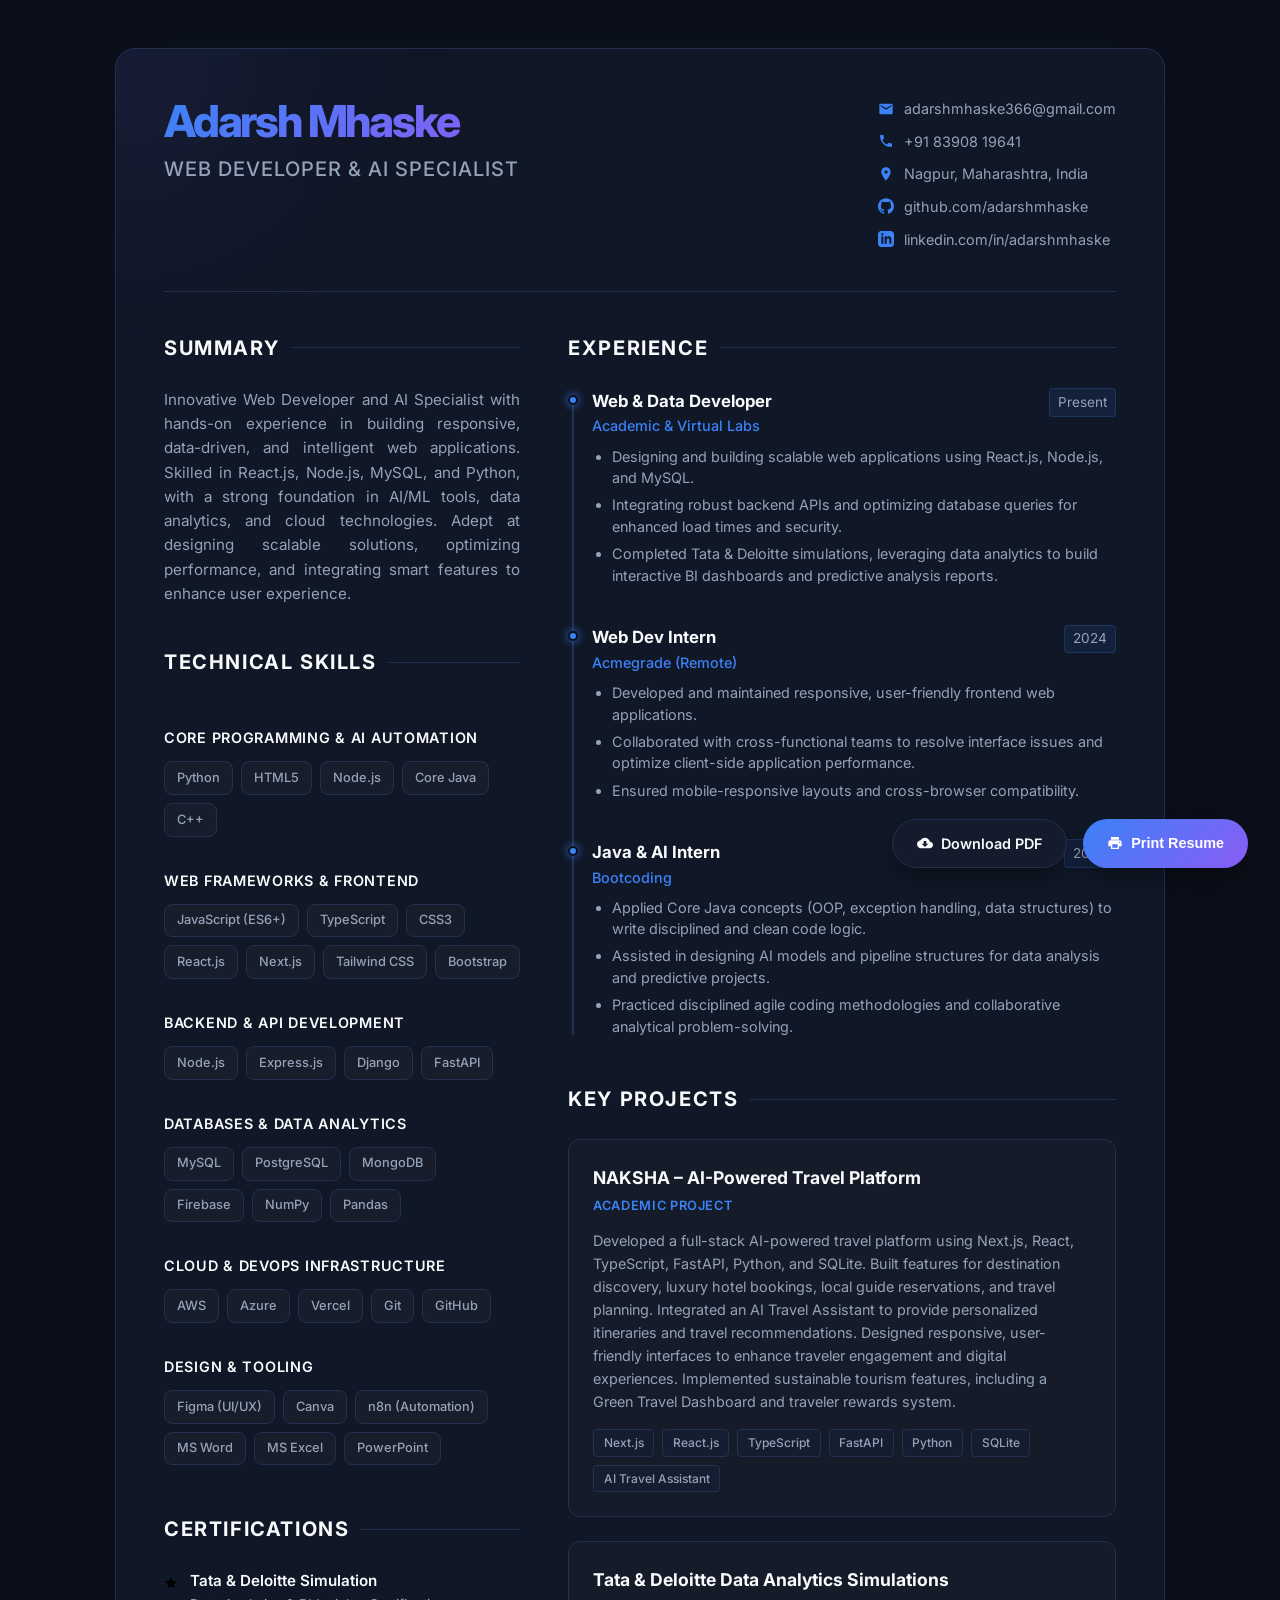
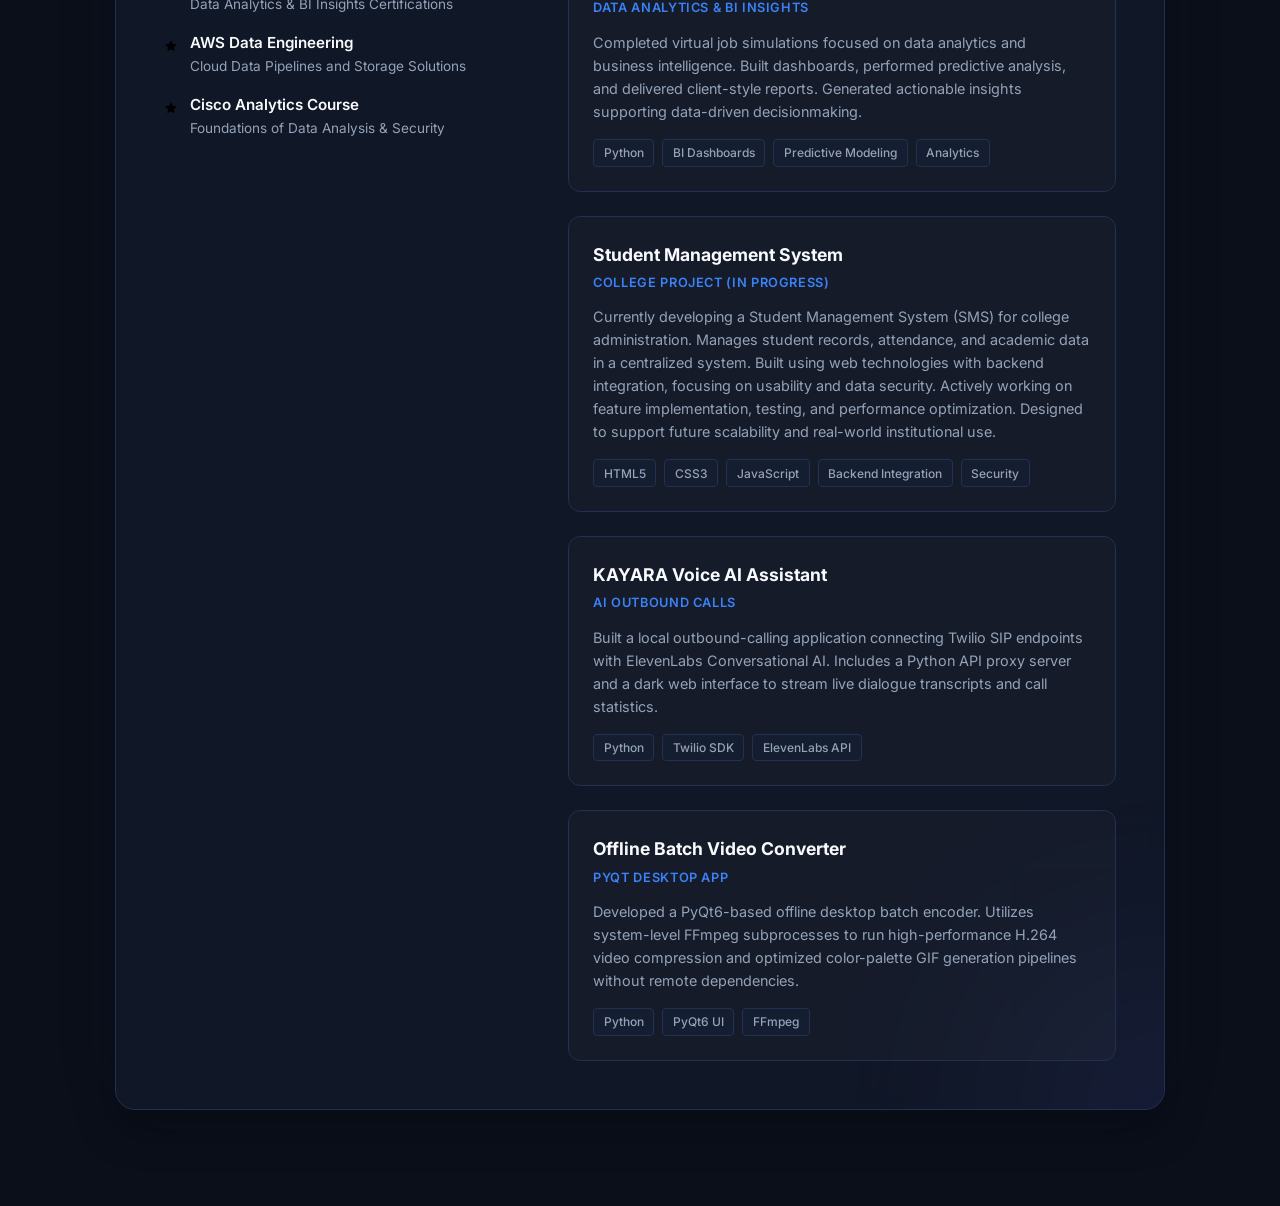
==== Adarsh_Mhaske_Resume.html @ 7fe69625 "Add files via upload" ====
<!DOCTYPE html>
<html lang="en">
<head>
  <meta charset="UTF-8">
  <meta name="viewport" content="width=device-width, initial-scale=1.0">
  <title>Adarsh Mhaske - Web Developer & AI Specialist</title>
  
  <!-- Google Fonts: Inter -->
  <link rel="preconnect" href="https://fonts.googleapis.com">
  <link rel="preconnect" href="https://fonts.gstatic.com" crossorigin>
  <link href="https://fonts.googleapis.com/css2?family=Inter:wght@300;400;500;600;700;800&display=swap" rel="stylesheet">
  
  <style>
    /* Design Tokens */
    :root {
      --bg-color: #0b0f19;
      --card-bg: #151d30;
      --card-border: #223150;
      --text-main: #f8fafc;
      --text-muted: #94a3b8;
      --text-dark: #64748b;
      --primary: #3b82f6;
      --primary-gradient: linear-gradient(135deg, #3b82f6 0%, #8b5cf6 100%);
      --glow-color: rgba(59, 130, 246, 0.15);
      --font-family: 'Inter', -apple-system, BlinkMacSystemFont, "Segoe UI", Roboto, sans-serif;
      --transition: all 0.3s cubic-bezier(0.4, 0, 0.2, 1);
    }

    /* Reset & Base Styles */
    * {
      box-sizing: border-box;
      margin: 0;
      padding: 0;
    }
    
    body {
      background-color: var(--bg-color);
      color: var(--text-main);
      font-family: var(--font-family);
      line-height: 1.6;
      padding: 3rem 1.5rem 6rem 1.5rem;
      display: flex;
      justify-content: center;
      align-items: center;
      min-height: 100vh;
    }

    a {
      color: inherit;
      text-decoration: none;
      transition: var(--transition);
    }

    /* Container layout */
    .resume-wrapper {
      max-width: 1050px;
      width: 100%;
      background-color: rgba(21, 29, 48, 0.6);
      border: 1px solid var(--card-border);
      border-radius: 20px;
      padding: 3rem;
      box-shadow: 0 20px 40px rgba(0, 0, 0, 0.3), 0 0 80px rgba(59, 130, 246, 0.05);
      backdrop-filter: blur(10px);
      position: relative;
      overflow: hidden;
    }

    /* Subtle background glows */
    .resume-wrapper::before, .resume-wrapper::after {
      content: '';
      position: absolute;
      width: 300px;
      height: 300px;
      border-radius: 50%;
      background: var(--primary-gradient);
      filter: blur(120px);
      opacity: 0.12;
      z-index: -1;
    }
    .resume-wrapper::before {
      top: -150px;
      left: -150px;
    }
    .resume-wrapper::after {
      bottom: -150px;
      right: -150px;
    }

    /* Header Styling */
    header {
      display: flex;
      justify-content: space-between;
      align-items: flex-start;
      border-bottom: 1px solid var(--card-border);
      padding-bottom: 2.5rem;
      margin-bottom: 2.5rem;
      flex-wrap: wrap;
      gap: 1.5rem;
    }

    .header-left h1 {
      font-size: 2.75rem;
      font-weight: 800;
      letter-spacing: -0.05em;
      line-height: 1.1;
      background: var(--primary-gradient);
      -webkit-background-clip: text;
      -webkit-text-fill-color: transparent;
      margin-bottom: 0.5rem;
    }

    .header-left h2 {
      font-size: 1.25rem;
      font-weight: 500;
      color: var(--text-muted);
      letter-spacing: 0.05em;
      text-transform: uppercase;
    }

    .contact-info {
      display: flex;
      flex-direction: column;
      gap: 0.6rem;
      font-size: 0.9rem;
      color: var(--text-muted);
    }

    .contact-item {
      display: flex;
      align-items: center;
      gap: 0.6rem;
    }

    .contact-item svg {
      width: 16px;
      height: 16px;
      fill: var(--primary);
    }

    .contact-item a:hover {
      color: var(--primary);
      text-decoration: underline;
    }

    /* Main Grid Layout */
    .resume-grid {
      display: grid;
      grid-template-columns: 1.3fr 2fr;
      gap: 3rem;
    }

    @media (max-width: 850px) {
      .resume-grid {
        grid-template-columns: 1fr;
        gap: 2.5rem;
      }
    }

    /* Column Styles */
    .resume-col-left {
      display: flex;
      flex-direction: column;
      gap: 2.5rem;
    }

    .resume-col-right {
      display: flex;
      flex-direction: column;
      gap: 2.5rem;
    }

    /* Section Components */
    .section-title {
      font-size: 1.25rem;
      font-weight: 700;
      text-transform: uppercase;
      letter-spacing: 0.08em;
      margin-bottom: 1.5rem;
      color: var(--text-main);
      display: flex;
      align-items: center;
      gap: 0.75rem;
    }

    .section-title::after {
      content: '';
      flex: 1;
      height: 1px;
      background: var(--card-border);
    }

    /* Summary Card */
    .summary-text {
      color: var(--text-muted);
      font-size: 0.95rem;
      line-height: 1.6;
      text-align: justify;
    }

    /* Experience Timeline */
    .timeline {
      position: relative;
      padding-left: 1.5rem;
      display: flex;
      flex-direction: column;
      gap: 2rem;
    }

    .timeline::before {
      content: '';
      position: absolute;
      left: 4px;
      top: 0.5rem;
      bottom: 0.5rem;
      width: 2px;
      background: var(--card-border);
    }

    .timeline-item {
      position: relative;
    }

    .timeline-dot {
      position: absolute;
      left: -1.5rem;
      top: 0.45rem;
      width: 10px;
      height: 10px;
      border-radius: 50%;
      background: var(--primary);
      border: 2px solid var(--bg-color);
      box-shadow: 0 0 10px var(--primary);
      transition: var(--transition);
    }

    .timeline-item:hover .timeline-dot {
      transform: scale(1.3);
      background: #8b5cf6;
      box-shadow: 0 0 12px #8b5cf6;
    }

    .timeline-header {
      display: flex;
      justify-content: space-between;
      align-items: baseline;
      flex-wrap: wrap;
      margin-bottom: 0.5rem;
    }

    .timeline-title {
      font-size: 1.05rem;
      font-weight: 700;
      color: var(--text-main);
    }

    .timeline-subtitle {
      font-size: 0.9rem;
      font-weight: 500;
      color: var(--primary);
    }

    .timeline-date {
      font-size: 0.85rem;
      color: var(--text-muted);
      background-color: rgba(59, 130, 246, 0.1);
      padding: 0.15rem 0.5rem;
      border-radius: 4px;
      border: 1px solid rgba(59, 130, 246, 0.2);
    }

    .timeline-desc {
      color: var(--text-muted);
      font-size: 0.9rem;
      line-height: 1.5;
    }

    .timeline-desc li {
      margin-left: 1.25rem;
      margin-bottom: 0.35rem;
    }

    /* Project Cards */
    .projects-container {
      display: flex;
      flex-direction: column;
      gap: 1.5rem;
    }

    .project-card {
      background-color: rgba(255, 255, 255, 0.02);
      border: 1px solid var(--card-border);
      border-radius: 12px;
      padding: 1.5rem;
      transition: var(--transition);
    }

    .project-card:hover {
      transform: translateY(-4px);
      background-color: rgba(255, 255, 255, 0.04);
      border-color: rgba(59, 130, 246, 0.4);
      box-shadow: 0 10px 20px rgba(0, 0, 0, 0.2);
    }

    .project-title {
      font-size: 1.1rem;
      font-weight: 700;
      color: var(--text-main);
      margin-bottom: 0.25rem;
    }

    .project-category {
      font-size: 0.8rem;
      font-weight: 600;
      color: var(--primary);
      text-transform: uppercase;
      letter-spacing: 0.05em;
      margin-bottom: 0.75rem;
    }

    .project-desc {
      color: var(--text-muted);
      font-size: 0.9rem;
      margin-bottom: 1rem;
    }

    .project-tools {
      display: flex;
      flex-wrap: wrap;
      gap: 0.5rem;
    }

    .tool-badge {
      font-size: 0.75rem;
      font-weight: 500;
      padding: 0.2rem 0.6rem;
      border-radius: 4px;
      background-color: var(--card-bg);
      border: 1px solid var(--card-border);
      color: var(--text-muted);
    }

    /* Skills Grid */
    .skills-section {
      display: flex;
      flex-direction: column;
      gap: 1.5rem;
    }

    .skill-cat {
      margin-bottom: 0.5rem;
    }

    .skill-cat-title {
      font-size: 0.9rem;
      font-weight: 600;
      color: var(--text-main);
      margin-bottom: 0.75rem;
      text-transform: uppercase;
      letter-spacing: 0.05em;
    }

    .skill-badges {
      display: flex;
      flex-wrap: wrap;
      gap: 0.5rem;
    }

    .skill-badge {
      font-size: 0.8rem;
      font-weight: 500;
      padding: 0.35rem 0.75rem;
      background-color: rgba(255, 255, 255, 0.03);
      border: 1px solid var(--card-border);
      border-radius: 8px;
      color: var(--text-muted);
      transition: var(--transition);
    }

    .skill-badge:hover {
      color: var(--text-main);
      border-color: var(--primary);
      background-color: rgba(59, 130, 246, 0.1);
      transform: translateY(-2px);
      box-shadow: 0 4px 12px var(--glow-color);
    }

    /* Certifications */
    .cert-list {
      display: flex;
      flex-direction: column;
      gap: 1rem;
    }

    .cert-item {
      display: flex;
      align-items: flex-start;
      gap: 0.75rem;
    }

    .cert-icon {
      margin-top: 0.2rem;
      color: var(--primary);
      flex-shrink: 0;
    }

    .cert-details h4 {
      font-size: 0.95rem;
      font-weight: 600;
      color: var(--text-main);
    }

    .cert-details p {
      font-size: 0.85rem;
      color: var(--text-muted);
    }

    /* Floating Action Bar */
    .action-bar {
      position: fixed;
      bottom: 2rem;
      right: 2rem;
      display: flex;
      gap: 1rem;
      z-index: 100;
    }

    .btn {
      display: inline-flex;
      align-items: center;
      gap: 0.5rem;
      padding: 0.75rem 1.5rem;
      border-radius: 50px;
      font-size: 0.9rem;
      font-weight: 600;
      cursor: pointer;
      border: none;
      box-shadow: 0 10px 20px rgba(0, 0, 0, 0.3);
      transition: var(--transition);
      text-decoration: none;
    }

    .btn-primary {
      background: var(--primary-gradient);
      color: white;
    }

    .btn-primary:hover {
      transform: translateY(-2px);
      box-shadow: 0 12px 24px rgba(59, 130, 246, 0.4);
    }

    .btn-secondary {
      background: rgba(21, 29, 48, 0.85);
      color: var(--text-main);
      border: 1px solid var(--card-border);
      backdrop-filter: blur(10px);
    }

    .btn-secondary:hover {
      transform: translateY(-2px);
      background: rgba(21, 29, 48, 1);
      border-color: var(--primary);
      box-shadow: 0 12px 24px rgba(59, 130, 246, 0.25);
    }

    /* Mobile floating bar adjustment */
    @media (max-width: 650px) {
      .action-bar {
        bottom: 1rem;
        right: 1rem;
        left: 1rem;
        justify-content: center;
        gap: 0.5rem;
      }
      .btn {
        padding: 0.6rem 1rem;
        font-size: 0.8rem;
      }
    }

    /* Print Media Query Optimization */
    @media print {
      body {
        background-color: #fff !important;
        color: #0f172a !important;
        padding: 0 !important;
      }

      .resume-wrapper {
        border: none !important;
        background: none !important;
        box-shadow: none !important;
        padding: 0 !important;
        backdrop-filter: none !important;
      }

      .resume-wrapper::before, .resume-wrapper::after {
        display: none !important;
      }

      .action-bar {
        display: none !important;
      }

      header {
        border-bottom: 2px solid #e2e8f0 !important;
        padding-bottom: 1.5rem !important;
        margin-bottom: 1.5rem !important;
      }

      .header-left h1 {
        -webkit-text-fill-color: initial !important;
        color: #0f172a !important;
        font-size: 2.25rem !important;
      }

      .header-left h2 {
        color: #475569 !important;
      }

      .contact-info {
        color: #475569 !important;
      }

      .contact-item svg {
        fill: #3b82f6 !important;
      }

      .section-title {
        color: #0f172a !important;
        font-size: 1.15rem !important;
        margin-bottom: 1rem !important;
      }

      .section-title::after {
        background: #e2e8f0 !important;
      }

      .summary-text {
        color: #334155 !important;
        font-size: 0.9rem !important;
      }

      .resume-grid {
        grid-template-columns: 1.2fr 2fr !important;
        gap: 2rem !important;
      }

      .timeline-title {
        color: #0f172a !important;
        font-size: 0.95rem !important;
      }

      .timeline-subtitle {
        color: #1d4ed8 !important;
        font-size: 0.85rem !important;
      }

      .timeline-date {
        color: #475569 !important;
        background: none !important;
        border: none !important;
        padding: 0 !important;
        font-weight: 500;
      }

      .timeline-desc {
        color: #334155 !important;
        font-size: 0.85rem !important;
      }

      .project-card {
        border: 1px solid #e2e8f0 !important;
        background: none !important;
        padding: 1rem !important;
        page-break-inside: avoid;
      }

      .project-title {
        color: #0f172a !important;
        font-size: 1rem !important;
      }

      .project-category {
        color: #1d4ed8 !important;
      }

      .project-desc {
        color: #334155 !important;
        font-size: 0.85rem !important;
        margin-bottom: 0.5rem !important;
      }

      .tool-badge {
        background: #f1f5f9 !important;
        border: 1px solid #e2e8f0 !important;
        color: #475569 !important;
        font-size: 0.7rem !important;
      }

      .skill-badge {
        background: #f1f5f9 !important;
        border: 1px solid #e2e8f0 !important;
        color: #334155 !important;
        font-size: 0.75rem !important;
      }

      .skill-cat-title {
        color: #0f172a !important;
        font-size: 0.85rem !important;
      }

      .cert-details h4 {
        color: #0f172a !important;
        font-size: 0.85rem !important;
      }

      .cert-details p {
        color: #475569 !important;
        font-size: 0.8rem !important;
      }

      .cert-icon svg {
        fill: #3b82f6 !important;
      }
    }
  </style>
</head>
<body>

  <div class="resume-wrapper">
    <!-- Header -->
    <header>
      <div class="header-left">
        <h1>Adarsh Mhaske</h1>
        <h2>Web Developer & AI Specialist</h2>
      </div>
      <div class="contact-info">
        <div class="contact-item">
          <!-- Email Icon -->
          <svg viewBox="0 0 24 24"><path d="M20 4H4c-1.1 0-1.99.9-1.99 2L2 18c0 1.1.9 2 2 2h16c1.1 0 2-.9 2-2V6c0-1.1-.9-2-2-2zm0 4l-8 5-8-5V6l8 5 8-5v2z"/></svg>
          <a href="mailto:adarshmhaske366@gmail.com">adarshmhaske366@gmail.com</a>
        </div>
        <div class="contact-item">
          <!-- Phone Icon -->
          <svg viewBox="0 0 24 24"><path d="M6.62 10.79c1.44 2.83 3.76 5.14 6.59 6.59l2.2-2.2c.27-.27.67-.36 1.02-.24 1.12.37 2.33.57 3.57.57.55 0 1 .45 1 1V20c0 .55-.45 1-1 1-9.39 0-17-7.61-17-17 0-.55.45-1 1-1h3.5c.55 0 1 .45 1 1 0 1.25.2 2.45.57 3.57.11.35.03.74-.25 1.02l-2.2 2.2z"/></svg>
          <a href="tel:+918390819641">+91 83908 19641</a>
        </div>
        <div class="contact-item">
          <!-- Location Icon -->
          <svg viewBox="0 0 24 24"><path d="M12 2C8.13 2 5 5.13 5 9c0 5.25 7 13 7 13s7-7.75 7-13c0-3.87-3.13-7-7-7zm0 9.5c-1.38 0-2.5-1.12-2.5-2.5s1.12-2.5 2.5-2.5 2.5 1.12 2.5 2.5-1.12 2.5-2.5 2.5z"/></svg>
          <span>Nagpur, Maharashtra, India</span>
        </div>
        <div class="contact-item">
          <!-- Github Icon -->
          <svg viewBox="0 0 24 24"><path d="M12 .297c-6.63 0-12 5.373-12 12 0 5.303 3.438 9.8 8.205 11.385.6.113.82-.258.82-.577 0-.285-.01-1.04-.015-2.04-3.338.724-4.042-1.61-4.042-1.61C4.422 18.07 3.633 17.7 3.633 17.7c-1.087-.744.084-.729.084-.729 1.205.084 1.838 1.236 1.838 1.236 1.07 1.835 2.809 1.305 3.495.998.108-.776.417-1.305.76-1.605-2.665-.3-5.466-1.332-5.466-5.93 0-1.31.465-2.38 1.235-3.22-.135-.303-.54-1.523.105-3.176 0 0 1.005-.322 3.3 1.23.96-.267 1.98-.399 3-.405 1.02.006 2.04.138 3 .405 2.28-1.552 3.285-1.23 3.285-1.23.645 1.653.24 2.873.12 3.176.765.84 1.23 1.91 1.23 3.22 0 4.61-2.805 5.625-5.475 5.92.42.36.81 1.096.81 2.22 0 1.606-.015 2.896-.015 3.286 0 .315.21.69.825.57C20.565 22.092 24 17.592 24 12.297c0-6.627-5.373-12-12-12"/></svg>
          <a href="https://github.com/adarshmhaske" target="_blank">github.com/adarshmhaske</a>
        </div>
        <div class="contact-item">
          <!-- Linkedin Icon -->
          <svg viewBox="0 0 24 24"><path d="M19 0h-14c-2.761 0-5 2.239-5 5v14c0 2.761 2.239 5 5 5h14c2.762 0 5-2.239 5-5v-14c0-2.761-2.238-5-5-5zm-11 19h-3v-11h3v11zm-1.5-12.268c-.966 0-1.75-.779-1.75-1.75s.784-1.75 1.75-1.75 1.75.779 1.75 1.75-.784 1.75-1.75 1.75zm13.5 12.268h-3v-5.604c0-3.368-4-3.113-4 0v5.604h-3v-11h3v1.765c1.396-2.586 7-2.777 7 2.476v6.759z"/></svg>
          <a href="https://linkedin.com/in/adarshmhaske" target="_blank">linkedin.com/in/adarshmhaske</a>
        </div>
      </div>
    </header>

    <!-- Content Grid -->
    <div class="resume-grid">
      
      <!-- Left Column (Sidebar-style elements) -->
      <div class="resume-col-left">
        
        <!-- Professional Summary -->
        <section>
          <div class="section-title">Summary</div>
          <p class="summary-text">
            Innovative Web Developer and AI Specialist with hands-on experience in building responsive, data-driven, and intelligent web applications. Skilled in React.js, Node.js, MySQL, and Python, with a strong foundation in AI/ML tools, data analytics, and cloud technologies. Adept at designing scalable solutions, optimizing performance, and integrating smart features to enhance user experience.
          </p>
        </section>

        <!-- Technical Skills -->
        <section class="skills-section">
          <div class="section-title">Technical Skills</div>
          
          <div class="skill-cat">
            <div class="skill-cat-title">Core Programming & AI Automation</div>
            <div class="skill-badges">
              <span class="skill-badge">Python</span>
              <span class="skill-badge">HTML5</span>
              <span class="skill-badge">Node.js</span>
              <span class="skill-badge">Core Java</span>
              <span class="skill-badge">C++</span>
            </div>
          </div>

          <div class="skill-cat">
            <div class="skill-cat-title">Web Frameworks & Frontend</div>
            <div class="skill-badges">
              <span class="skill-badge">JavaScript (ES6+)</span>
              <span class="skill-badge">TypeScript</span>
              <span class="skill-badge">CSS3</span>
              <span class="skill-badge">React.js</span>
              <span class="skill-badge">Next.js</span>
              <span class="skill-badge">Tailwind CSS</span>
              <span class="skill-badge">Bootstrap</span>
            </div>
          </div>

          <div class="skill-cat">
            <div class="skill-cat-title">Backend & API Development</div>
            <div class="skill-badges">
              <span class="skill-badge">Node.js</span>
              <span class="skill-badge">Express.js</span>
              <span class="skill-badge">Django</span>
              <span class="skill-badge">FastAPI</span>
            </div>
          </div>

          <div class="skill-cat">
            <div class="skill-cat-title">Databases & Data Analytics</div>
            <div class="skill-badges">
              <span class="skill-badge">MySQL</span>
              <span class="skill-badge">PostgreSQL</span>
              <span class="skill-badge">MongoDB</span>
              <span class="skill-badge">Firebase</span>
              <span class="skill-badge">NumPy</span>
              <span class="skill-badge">Pandas</span>
            </div>
          </div>

          <div class="skill-cat">
            <div class="skill-cat-title">Cloud & DevOps Infrastructure</div>
            <div class="skill-badges">
              <span class="skill-badge">AWS</span>
              <span class="skill-badge">Azure</span>
              <span class="skill-badge">Vercel</span>
              <span class="skill-badge">Git</span>
              <span class="skill-badge">GitHub</span>
            </div>
          </div>

          <div class="skill-cat">
            <div class="skill-cat-title">Design & Tooling</div>
            <div class="skill-badges">
              <span class="skill-badge">Figma (UI/UX)</span>
              <span class="skill-badge">Canva</span>
              <span class="skill-badge">n8n (Automation)</span>
              <span class="skill-badge">MS Word</span>
              <span class="skill-badge">MS Excel</span>
              <span class="skill-badge">PowerPoint</span>
            </div>
          </div>
        </section>

        <!-- Certifications -->
        <section>
          <div class="section-title">Certifications</div>
          <div class="cert-list">
            <div class="cert-item">
              <div class="cert-icon">
                <svg width="14" height="14" viewBox="0 0 24 24"><path d="M12 2l3.09 6.26L22 9.27l-5 4.87 1.18 6.88L12 17.77l-6.18 3.25L7 14.14 2 9.27l6.91-1.01L12 2z"/></svg>
              </div>
              <div class="cert-details">
                <h4>Tata & Deloitte Simulation</h4>
                <p>Data Analytics & BI Insights Certifications</p>
              </div>
            </div>
            <div class="cert-item">
              <div class="cert-icon">
                <svg width="14" height="14" viewBox="0 0 24 24"><path d="M12 2l3.09 6.26L22 9.27l-5 4.87 1.18 6.88L12 17.77l-6.18 3.25L7 14.14 2 9.27l6.91-1.01L12 2z"/></svg>
              </div>
              <div class="cert-details">
                <h4>AWS Data Engineering</h4>
                <p>Cloud Data Pipelines and Storage Solutions</p>
              </div>
            </div>
            <div class="cert-item">
              <div class="cert-icon">
                <svg width="14" height="14" viewBox="0 0 24 24"><path d="M12 2l3.09 6.26L22 9.27l-5 4.87 1.18 6.88L12 17.77l-6.18 3.25L7 14.14 2 9.27l6.91-1.01L12 2z"/></svg>
              </div>
              <div class="cert-details">
                <h4>Cisco Analytics Course</h4>
                <p>Foundations of Data Analysis & Security</p>
              </div>
            </div>
          </div>
        </section>

      </div>

      <!-- Right Column (Core Details) -->
      <div class="resume-col-right">
        
        <!-- Experience -->
        <section>
          <div class="section-title">Experience</div>
          <div class="timeline">
            
            <div class="timeline-item">
              <div class="timeline-dot"></div>
              <div class="timeline-header">
                <div>
                  <h3 class="timeline-title">Web & Data Developer</h3>
                  <div class="timeline-subtitle">Academic & Virtual Labs</div>
                </div>
                <span class="timeline-date">Present</span>
              </div>
              <ul class="timeline-desc">
                <li>Designing and building scalable web applications using React.js, Node.js, and MySQL.</li>
                <li>Integrating robust backend APIs and optimizing database queries for enhanced load times and security.</li>
                <li>Completed Tata & Deloitte simulations, leveraging data analytics to build interactive BI dashboards and predictive analysis reports.</li>
              </ul>
            </div>

            <div class="timeline-item">
              <div class="timeline-dot"></div>
              <div class="timeline-header">
                <div>
                  <h3 class="timeline-title">Web Dev Intern</h3>
                  <div class="timeline-subtitle">Acmegrade (Remote)</div>
                </div>
                <span class="timeline-date">2024</span>
              </div>
              <ul class="timeline-desc">
                <li>Developed and maintained responsive, user-friendly frontend web applications.</li>
                <li>Collaborated with cross-functional teams to resolve interface issues and optimize client-side application performance.</li>
                <li>Ensured mobile-responsive layouts and cross-browser compatibility.</li>
              </ul>
            </div>

            <div class="timeline-item">
              <div class="timeline-dot"></div>
              <div class="timeline-header">
                <div>
                  <h3 class="timeline-title">Java & AI Intern</h3>
                  <div class="timeline-subtitle">Bootcoding</div>
                </div>
                <span class="timeline-date">2024</span>
              </div>
              <ul class="timeline-desc">
                <li>Applied Core Java concepts (OOP, exception handling, data structures) to write disciplined and clean code logic.</li>
                <li>Assisted in designing AI models and pipeline structures for data analysis and predictive projects.</li>
                <li>Practiced disciplined agile coding methodologies and collaborative analytical problem-solving.</li>
              </ul>
            </div>

          </div>
        </section>

        <!-- Projects -->
        <section>
          <div class="section-title">Key Projects</div>
          <div class="projects-container">
            
            <div class="project-card">
              <h3 class="project-title">NAKSHA – AI-Powered Travel Platform</h3>
              <div class="project-category">Academic Project</div>
              <p class="project-desc">Developed a full-stack AI-powered travel platform using Next.js, React, TypeScript, FastAPI, Python, and SQLite. Built features for destination discovery, luxury hotel bookings, local guide reservations, and travel planning. Integrated an AI Travel Assistant to provide personalized itineraries and travel recommendations. Designed responsive, user-friendly interfaces to enhance traveler engagement and digital experiences. Implemented sustainable tourism features, including a Green Travel Dashboard and traveler rewards system.</p>
              <div class="project-tools">
                <span class="tool-badge">Next.js</span>
                <span class="tool-badge">React.js</span>
                <span class="tool-badge">TypeScript</span>
                <span class="tool-badge">FastAPI</span>
                <span class="tool-badge">Python</span>
                <span class="tool-badge">SQLite</span>
                <span class="tool-badge">AI Travel Assistant</span>
              </div>
            </div>

            <div class="project-card">
              <h3 class="project-title">Tata & Deloitte Data Analytics Simulations</h3>
              <div class="project-category">Data Analytics & BI Insights</div>
              <p class="project-desc">Completed virtual job simulations focused on data analytics and business intelligence. Built dashboards, performed predictive analysis, and delivered client-style reports. Generated actionable insights supporting data-driven decisionmaking.</p>
              <div class="project-tools">
                <span class="tool-badge">Python</span>
                <span class="tool-badge">BI Dashboards</span>
                <span class="tool-badge">Predictive Modeling</span>
                <span class="tool-badge">Analytics</span>
              </div>
            </div>

            <div class="project-card">
              <h3 class="project-title">Student Management System</h3>
              <div class="project-category">College Project (In Progress)</div>
              <p class="project-desc">Currently developing a Student Management System (SMS) for college administration. Manages student records, attendance, and academic data in a centralized system. Built using web technologies with backend integration, focusing on usability and data security. Actively working on feature implementation, testing, and performance optimization. Designed to support future scalability and real-world institutional use.</p>
              <div class="project-tools">
                <span class="tool-badge">HTML5</span>
                <span class="tool-badge">CSS3</span>
                <span class="tool-badge">JavaScript</span>
                <span class="tool-badge">Backend Integration</span>
                <span class="tool-badge">Security</span>
              </div>
            </div>

            <div class="project-card">
              <h3 class="project-title">KAYARA Voice AI Assistant</h3>
              <div class="project-category">AI Outbound Calls</div>
              <p class="project-desc">Built a local outbound-calling application connecting Twilio SIP endpoints with ElevenLabs Conversational AI. Includes a Python API proxy server and a dark web interface to stream live dialogue transcripts and call statistics.</p>
              <div class="project-tools">
                <span class="tool-badge">Python</span>
                <span class="tool-badge">Twilio SDK</span>
                <span class="tool-badge">ElevenLabs API</span>
              </div>
            </div>

            <div class="project-card">
              <h3 class="project-title">Offline Batch Video Converter</h3>
              <div class="project-category">PyQt Desktop App</div>
              <p class="project-desc">Developed a PyQt6-based offline desktop batch encoder. Utilizes system-level FFmpeg subprocesses to run high-performance H.264 video compression and optimized color-palette GIF generation pipelines without remote dependencies.</p>
              <div class="project-tools">
                <span class="tool-badge">Python</span>
                <span class="tool-badge">PyQt6 UI</span>
                <span class="tool-badge">FFmpeg</span>
              </div>
            </div>

          </div>
        </section>

      </div>

    </div>
  </div>

  <!-- Action Floating Bar -->
  <div class="action-bar">
    <a href="Resume - Senior Web Developer.pdf" download class="btn btn-secondary">
      <!-- Cloud Download Icon -->
      <svg width="16" height="16" fill="currentColor" viewBox="0 0 24 24">
        <path d="M19.35 10.04C18.67 6.59 15.64 4 12 4 9.11 4 6.6 5.64 5.35 8.04 2.34 8.36 0 10.91 0 14c0 3.31 2.69 6 6 6h13c2.76 0 5-2.24 5-5 0-2.64-2.05-4.78-4.65-4.96zM17 13l-5 5-5-5h3V9h4v4h3z"/>
      </svg>
      Download PDF
    </a>
    <button class="btn btn-primary" onclick="window.print()">
      <!-- Print/PDF icon -->
      <svg width="16" height="16" fill="currentColor" viewBox="0 0 24 24">
        <path d="M19 8H5c-1.66 0-3 1.34-3 3v6h4v4h12v-4h4v-6c0-1.66-1.34-3-3-3zm-3 11H8v-5h8v5zm3-7c-.55 0-1-.45-1-1s.45-1 1-1 1 .45 1 1-.45 1-1 1zm-1-9H6v4h12V3z"/>
      </svg>
      Print Resume
    </button>
  </div>

</body>
</html>
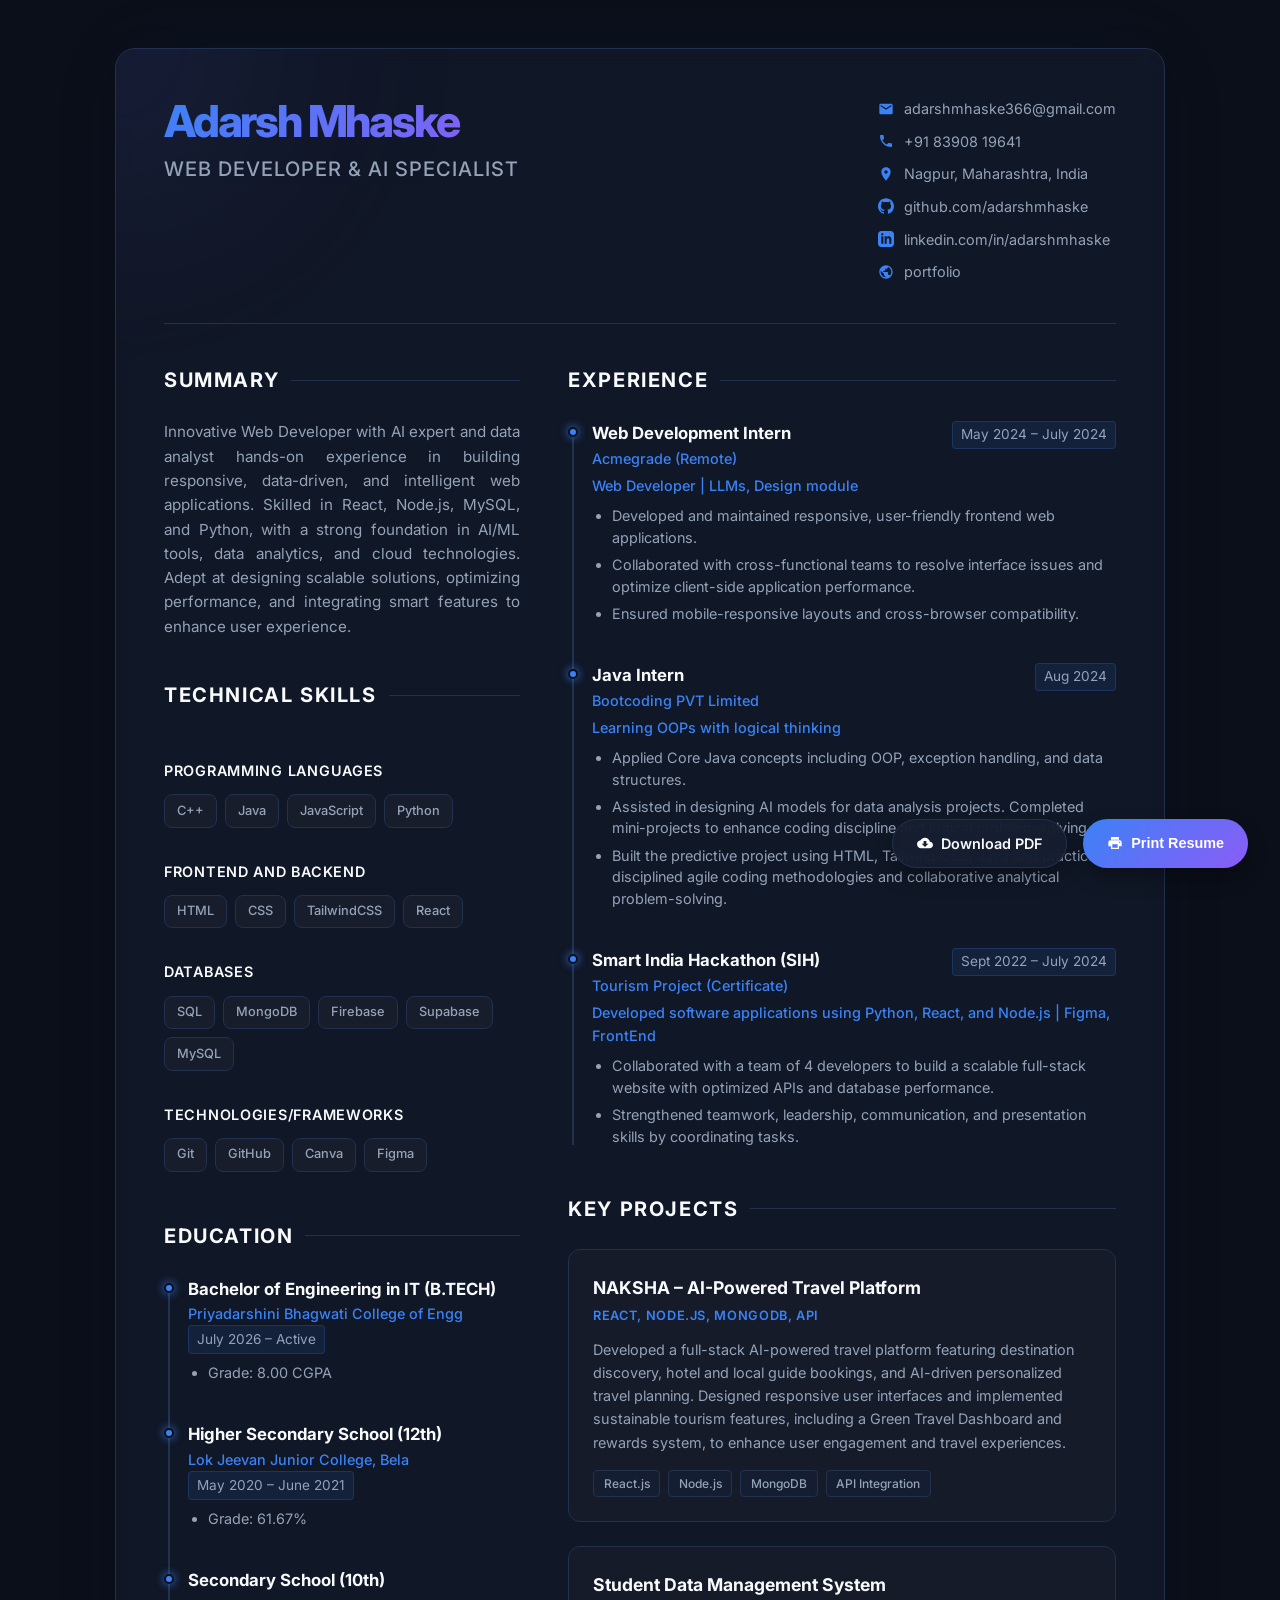
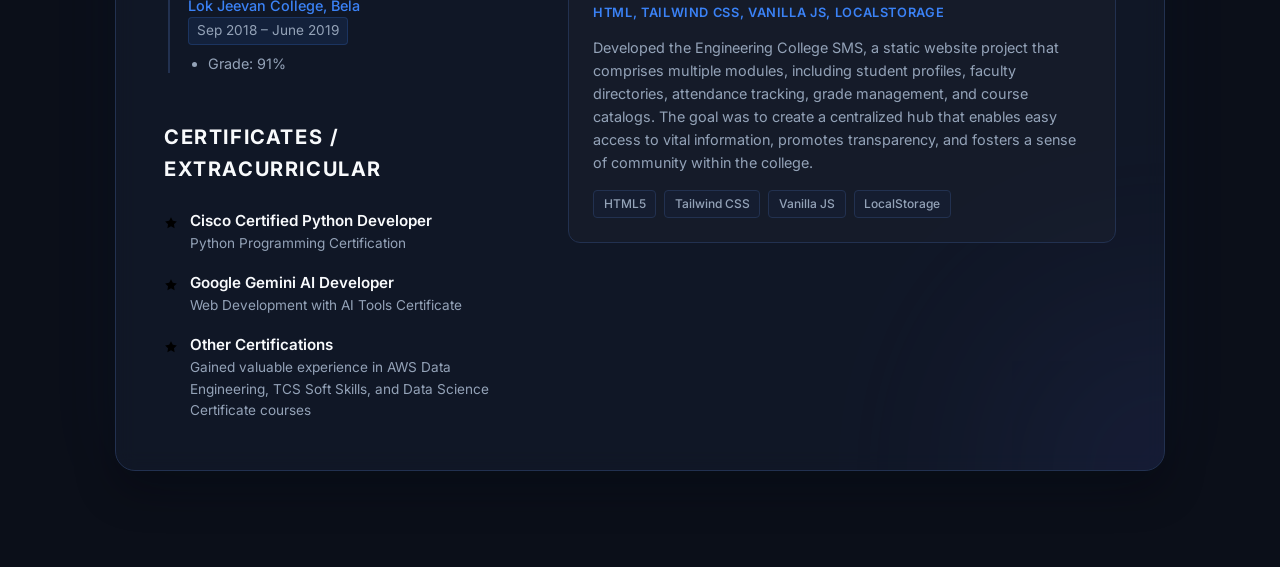
==== commit dce601cf: "Update Adarsh_Mhaske_Resume.html" ====
--- a/Adarsh_Mhaske_Resume.html
+++ b/Adarsh_Mhaske_Resume.html
@@ -1,15 +1,17 @@
 <!DOCTYPE html>
 <html lang="en">
+
 <head>
   <meta charset="UTF-8">
   <meta name="viewport" content="width=device-width, initial-scale=1.0">
   <title>Adarsh Mhaske - Web Developer & AI Specialist</title>
-  
+
   <!-- Google Fonts: Inter -->
   <link rel="preconnect" href="https://fonts.googleapis.com">
   <link rel="preconnect" href="https://fonts.gstatic.com" crossorigin>
-  <link href="https://fonts.googleapis.com/css2?family=Inter:wght@300;400;500;600;700;800&display=swap" rel="stylesheet">
-  
+  <link href="https://fonts.googleapis.com/css2?family=Inter:wght@300;400;500;600;700;800&display=swap"
+    rel="stylesheet">
+
   <style>
     /* Design Tokens */
     :root {
@@ -32,7 +34,7 @@
       margin: 0;
       padding: 0;
     }
-    
+
     body {
       background-color: var(--bg-color);
       color: var(--text-main);
@@ -66,7 +68,8 @@
     }
 
     /* Subtle background glows */
-    .resume-wrapper::before, .resume-wrapper::after {
+    .resume-wrapper::before,
+    .resume-wrapper::after {
       content: '';
       position: absolute;
       width: 300px;
@@ -77,10 +80,12 @@
       opacity: 0.12;
       z-index: -1;
     }
+
     .resume-wrapper::before {
       top: -150px;
       left: -150px;
     }
+
     .resume-wrapper::after {
       bottom: -150px;
       right: -150px;
@@ -472,6 +477,7 @@
         justify-content: center;
         gap: 0.5rem;
       }
+
       .btn {
         padding: 0.6rem 1rem;
         font-size: 0.8rem;
@@ -494,7 +500,8 @@
         backdrop-filter: none !important;
       }
 
-      .resume-wrapper::before, .resume-wrapper::after {
+      .resume-wrapper::before,
+      .resume-wrapper::after {
         display: none !important;
       }
 
@@ -626,6 +633,7 @@
     }
   </style>
 </head>
+
 <body>
 
   <div class="resume-wrapper">
@@ -638,149 +646,203 @@
       <div class="contact-info">
         <div class="contact-item">
           <!-- Email Icon -->
-          <svg viewBox="0 0 24 24"><path d="M20 4H4c-1.1 0-1.99.9-1.99 2L2 18c0 1.1.9 2 2 2h16c1.1 0 2-.9 2-2V6c0-1.1-.9-2-2-2zm0 4l-8 5-8-5V6l8 5 8-5v2z"/></svg>
+          <svg viewBox="0 0 24 24">
+            <path
+              d="M20 4H4c-1.1 0-1.99.9-1.99 2L2 18c0 1.1.9 2 2 2h16c1.1 0 2-.9 2-2V6c0-1.1-.9-2-2-2zm0 4l-8 5-8-5V6l8 5 8-5v2z" />
+          </svg>
           <a href="mailto:adarshmhaske366@gmail.com">adarshmhaske366@gmail.com</a>
         </div>
         <div class="contact-item">
           <!-- Phone Icon -->
-          <svg viewBox="0 0 24 24"><path d="M6.62 10.79c1.44 2.83 3.76 5.14 6.59 6.59l2.2-2.2c.27-.27.67-.36 1.02-.24 1.12.37 2.33.57 3.57.57.55 0 1 .45 1 1V20c0 .55-.45 1-1 1-9.39 0-17-7.61-17-17 0-.55.45-1 1-1h3.5c.55 0 1 .45 1 1 0 1.25.2 2.45.57 3.57.11.35.03.74-.25 1.02l-2.2 2.2z"/></svg>
+          <svg viewBox="0 0 24 24">
+            <path
+              d="M6.62 10.79c1.44 2.83 3.76 5.14 6.59 6.59l2.2-2.2c.27-.27.67-.36 1.02-.24 1.12.37 2.33.57 3.57.57.55 0 1 .45 1 1V20c0 .55-.45 1-1 1-9.39 0-17-7.61-17-17 0-.55.45-1 1-1h3.5c.55 0 1 .45 1 1 0 1.25.2 2.45.57 3.57.11.35.03.74-.25 1.02l-2.2 2.2z" />
+          </svg>
           <a href="tel:+918390819641">+91 83908 19641</a>
         </div>
         <div class="contact-item">
           <!-- Location Icon -->
-          <svg viewBox="0 0 24 24"><path d="M12 2C8.13 2 5 5.13 5 9c0 5.25 7 13 7 13s7-7.75 7-13c0-3.87-3.13-7-7-7zm0 9.5c-1.38 0-2.5-1.12-2.5-2.5s1.12-2.5 2.5-2.5 2.5 1.12 2.5 2.5-1.12 2.5-2.5 2.5z"/></svg>
+          <svg viewBox="0 0 24 24">
+            <path
+              d="M12 2C8.13 2 5 5.13 5 9c0 5.25 7 13 7 13s7-7.75 7-13c0-3.87-3.13-7-7-7zm0 9.5c-1.38 0-2.5-1.12-2.5-2.5s1.12-2.5 2.5-2.5 2.5 1.12 2.5 2.5-1.12 2.5-2.5 2.5z" />
+          </svg>
           <span>Nagpur, Maharashtra, India</span>
         </div>
         <div class="contact-item">
           <!-- Github Icon -->
-          <svg viewBox="0 0 24 24"><path d="M12 .297c-6.63 0-12 5.373-12 12 0 5.303 3.438 9.8 8.205 11.385.6.113.82-.258.82-.577 0-.285-.01-1.04-.015-2.04-3.338.724-4.042-1.61-4.042-1.61C4.422 18.07 3.633 17.7 3.633 17.7c-1.087-.744.084-.729.084-.729 1.205.084 1.838 1.236 1.838 1.236 1.07 1.835 2.809 1.305 3.495.998.108-.776.417-1.305.76-1.605-2.665-.3-5.466-1.332-5.466-5.93 0-1.31.465-2.38 1.235-3.22-.135-.303-.54-1.523.105-3.176 0 0 1.005-.322 3.3 1.23.96-.267 1.98-.399 3-.405 1.02.006 2.04.138 3 .405 2.28-1.552 3.285-1.23 3.285-1.23.645 1.653.24 2.873.12 3.176.765.84 1.23 1.91 1.23 3.22 0 4.61-2.805 5.625-5.475 5.92.42.36.81 1.096.81 2.22 0 1.606-.015 2.896-.015 3.286 0 .315.21.69.825.57C20.565 22.092 24 17.592 24 12.297c0-6.627-5.373-12-12-12"/></svg>
+          <svg viewBox="0 0 24 24">
+            <path
+              d="M12 .297c-6.63 0-12 5.373-12 12 0 5.303 3.438 9.8 8.205 11.385.6.113.82-.258.82-.577 0-.285-.01-1.04-.015-2.04-3.338.724-4.042-1.61-4.042-1.61C4.422 18.07 3.633 17.7 3.633 17.7c-1.087-.744.084-.729.084-.729 1.205.084 1.838 1.236 1.838 1.236 1.07 1.835 2.809 1.305 3.495.998.108-.776.417-1.305.76-1.605-2.665-.3-5.466-1.332-5.466-5.93 0-1.31.465-2.38 1.235-3.22-.135-.303-.54-1.523.105-3.176 0 0 1.005-.322 3.3 1.23.96-.267 1.98-.399 3-.405 1.02.006 2.04.138 3 .405 2.28-1.552 3.285-1.23 3.285-1.23.645 1.653.24 2.873.12 3.176.765.84 1.23 1.91 1.23 3.22 0 4.61-2.805 5.625-5.475 5.92.42.36.81 1.096.81 2.22 0 1.606-.015 2.896-.015 3.286 0 .315.21.69.825.57C20.565 22.092 24 17.592 24 12.297c0-6.627-5.373-12-12-12" />
+          </svg>
           <a href="https://github.com/adarshmhaske" target="_blank">github.com/adarshmhaske</a>
         </div>
         <div class="contact-item">
           <!-- Linkedin Icon -->
-          <svg viewBox="0 0 24 24"><path d="M19 0h-14c-2.761 0-5 2.239-5 5v14c0 2.761 2.239 5 5 5h14c2.762 0 5-2.239 5-5v-14c0-2.761-2.238-5-5-5zm-11 19h-3v-11h3v11zm-1.5-12.268c-.966 0-1.75-.779-1.75-1.75s.784-1.75 1.75-1.75 1.75.779 1.75 1.75-.784 1.75-1.75 1.75zm13.5 12.268h-3v-5.604c0-3.368-4-3.113-4 0v5.604h-3v-11h3v1.765c1.396-2.586 7-2.777 7 2.476v6.759z"/></svg>
+          <svg viewBox="0 0 24 24">
+            <path
+              d="M19 0h-14c-2.761 0-5 2.239-5 5v14c0 2.761 2.239 5 5 5h14c2.762 0 5-2.239 5-5v-14c0-2.761-2.238-5-5-5zm-11 19h-3v-11h3v11zm-1.5-12.268c-.966 0-1.75-.779-1.75-1.75s.784-1.75 1.75-1.75 1.75.779 1.75 1.75-.784 1.75-1.75 1.75zm13.5 12.268h-3v-5.604c0-3.368-4-3.113-4 0v5.604h-3v-11h3v1.765c1.396-2.586 7-2.777 7 2.476v6.759z" />
+          </svg>
           <a href="https://linkedin.com/in/adarshmhaske" target="_blank">linkedin.com/in/adarshmhaske</a>
+        </div>
+        <div class="contact-item">
+          <!-- Portfolio/Website Icon (Globe) -->
+          <svg viewBox="0 0 24 24">
+            <path
+              d="M12 2C6.48 2 2 6.48 2 12s4.48 10 10 10 10-4.48 10-10S17.52 2 12 2zm-1 17.93c-3.95-.49-7-3.85-7-7.93 0-.62.08-1.21.21-1.79L9 15v1c0 1.1.9 2 2 2v1.93zm6.9-2.53c-.26-.81-1-1.4-1.9-1.4h-1v-3c0-.55-.45-1-1-1h-6v-2h2c.55 0 1-.45 1-1V7h2c1.1 0 2-.9 2-2v-.41c2.93 1.19 5 4.06 5 7.41 0 2.08-.8 3.97-2.1 5.4z" />
+          </svg>
+          <a href="#" target="_blank">portfolio</a>
         </div>
       </div>
     </header>
 
     <!-- Content Grid -->
     <div class="resume-grid">
-      
+
       <!-- Left Column (Sidebar-style elements) -->
       <div class="resume-col-left">
-        
+
         <!-- Professional Summary -->
         <section>
           <div class="section-title">Summary</div>
           <p class="summary-text">
-            Innovative Web Developer and AI Specialist with hands-on experience in building responsive, data-driven, and intelligent web applications. Skilled in React.js, Node.js, MySQL, and Python, with a strong foundation in AI/ML tools, data analytics, and cloud technologies. Adept at designing scalable solutions, optimizing performance, and integrating smart features to enhance user experience.
+            Innovative Web Developer with AI expert and data analyst hands-on experience in building responsive,
+            data-driven, and intelligent web applications. Skilled in React, Node.js, MySQL, and Python, with a strong
+            foundation in AI/ML tools, data analytics, and cloud technologies. Adept at designing scalable solutions,
+            optimizing performance, and integrating smart features to enhance user experience.
           </p>
         </section>
 
         <!-- Technical Skills -->
         <section class="skills-section">
           <div class="section-title">Technical Skills</div>
-          
+
           <div class="skill-cat">
-            <div class="skill-cat-title">Core Programming & AI Automation</div>
+            <div class="skill-cat-title">Programming Languages</div>
             <div class="skill-badges">
+              <span class="skill-badge">C++</span>
+              <span class="skill-badge">Java</span>
+              <span class="skill-badge">JavaScript</span>
               <span class="skill-badge">Python</span>
-              <span class="skill-badge">HTML5</span>
-              <span class="skill-badge">Node.js</span>
-              <span class="skill-badge">Core Java</span>
-              <span class="skill-badge">C++</span>
             </div>
           </div>
 
           <div class="skill-cat">
-            <div class="skill-cat-title">Web Frameworks & Frontend</div>
+            <div class="skill-cat-title">Frontend and Backend</div>
             <div class="skill-badges">
-              <span class="skill-badge">JavaScript (ES6+)</span>
-              <span class="skill-badge">TypeScript</span>
-              <span class="skill-badge">CSS3</span>
-              <span class="skill-badge">React.js</span>
-              <span class="skill-badge">Next.js</span>
-              <span class="skill-badge">Tailwind CSS</span>
-              <span class="skill-badge">Bootstrap</span>
+              <span class="skill-badge">HTML</span>
+              <span class="skill-badge">CSS</span>
+              <span class="skill-badge">TailwindCSS</span>
+              <span class="skill-badge">React</span>
             </div>
           </div>
 
           <div class="skill-cat">
-            <div class="skill-cat-title">Backend & API Development</div>
+            <div class="skill-cat-title">Databases</div>
             <div class="skill-badges">
-              <span class="skill-badge">Node.js</span>
-              <span class="skill-badge">Express.js</span>
-              <span class="skill-badge">Django</span>
-              <span class="skill-badge">FastAPI</span>
-            </div>
-          </div>
-
-          <div class="skill-cat">
-            <div class="skill-cat-title">Databases & Data Analytics</div>
-            <div class="skill-badges">
-              <span class="skill-badge">MySQL</span>
-              <span class="skill-badge">PostgreSQL</span>
+              <span class="skill-badge">SQL</span>
               <span class="skill-badge">MongoDB</span>
               <span class="skill-badge">Firebase</span>
-              <span class="skill-badge">NumPy</span>
-              <span class="skill-badge">Pandas</span>
+              <span class="skill-badge">Supabase</span>
+              <span class="skill-badge">MySQL</span>
             </div>
           </div>
 
           <div class="skill-cat">
-            <div class="skill-cat-title">Cloud & DevOps Infrastructure</div>
+            <div class="skill-cat-title">Technologies/Frameworks</div>
             <div class="skill-badges">
-              <span class="skill-badge">AWS</span>
-              <span class="skill-badge">Azure</span>
-              <span class="skill-badge">Vercel</span>
               <span class="skill-badge">Git</span>
               <span class="skill-badge">GitHub</span>
-            </div>
-          </div>
-
-          <div class="skill-cat">
-            <div class="skill-cat-title">Design & Tooling</div>
-            <div class="skill-badges">
-              <span class="skill-badge">Figma (UI/UX)</span>
               <span class="skill-badge">Canva</span>
-              <span class="skill-badge">n8n (Automation)</span>
-              <span class="skill-badge">MS Word</span>
-              <span class="skill-badge">MS Excel</span>
-              <span class="skill-badge">PowerPoint</span>
+              <span class="skill-badge">Figma</span>
             </div>
           </div>
         </section>
 
+        <!-- Education -->
+        <section>
+          <div class="section-title">Education</div>
+          <div class="timeline">
+            <div class="timeline-item">
+              <div class="timeline-dot"></div>
+              <div class="timeline-header">
+                <div>
+                  <h3 class="timeline-title">Bachelor of Engineering in IT (B.TECH)</h3>
+                  <div class="timeline-subtitle">Priyadarshini Bhagwati College of Engg</div>
+                </div>
+                <span class="timeline-date">July 2026 – Active</span>
+              </div>
+              <ul class="timeline-desc">
+                <li>Grade: 8.00 CGPA</li>
+              </ul>
+            </div>
+            <div class="timeline-item">
+              <div class="timeline-dot"></div>
+              <div class="timeline-header">
+                <div>
+                  <h3 class="timeline-title">Higher Secondary School (12th)</h3>
+                  <div class="timeline-subtitle">Lok Jeevan Junior College, Bela</div>
+                </div>
+                <span class="timeline-date">May 2020 – June 2021</span>
+              </div>
+              <ul class="timeline-desc">
+                <li>Grade: 61.67%</li>
+              </ul>
+            </div>
+            <div class="timeline-item">
+              <div class="timeline-dot"></div>
+              <div class="timeline-header">
+                <div>
+                  <h3 class="timeline-title">Secondary School (10th)</h3>
+                  <div class="timeline-subtitle">Lok Jeevan College, Bela</div>
+                </div>
+                <span class="timeline-date">Sep 2018 – June 2019</span>
+              </div>
+              <ul class="timeline-desc">
+                <li>Grade: 91%</li>
+              </ul>
+            </div>
+          </div>
+        </section>
+
         <!-- Certifications -->
         <section>
-          <div class="section-title">Certifications</div>
+          <div class="section-title">Certificates / Extracurricular</div>
           <div class="cert-list">
             <div class="cert-item">
               <div class="cert-icon">
-                <svg width="14" height="14" viewBox="0 0 24 24"><path d="M12 2l3.09 6.26L22 9.27l-5 4.87 1.18 6.88L12 17.77l-6.18 3.25L7 14.14 2 9.27l6.91-1.01L12 2z"/></svg>
+                <svg width="14" height="14" viewBox="0 0 24 24">
+                  <path
+                    d="M12 2l3.09 6.26L22 9.27l-5 4.87 1.18 6.88L12 17.77l-6.18 3.25L7 14.14 2 9.27l6.91-1.01L12 2z" />
+                </svg>
               </div>
               <div class="cert-details">
-                <h4>Tata & Deloitte Simulation</h4>
-                <p>Data Analytics & BI Insights Certifications</p>
+                <h4>Cisco Certified Python Developer</h4>
+                <p>Python Programming Certification</p>
               </div>
             </div>
             <div class="cert-item">
               <div class="cert-icon">
-                <svg width="14" height="14" viewBox="0 0 24 24"><path d="M12 2l3.09 6.26L22 9.27l-5 4.87 1.18 6.88L12 17.77l-6.18 3.25L7 14.14 2 9.27l6.91-1.01L12 2z"/></svg>
+                <svg width="14" height="14" viewBox="0 0 24 24">
+                  <path
+                    d="M12 2l3.09 6.26L22 9.27l-5 4.87 1.18 6.88L12 17.77l-6.18 3.25L7 14.14 2 9.27l6.91-1.01L12 2z" />
+                </svg>
               </div>
               <div class="cert-details">
-                <h4>AWS Data Engineering</h4>
-                <p>Cloud Data Pipelines and Storage Solutions</p>
+                <h4>Google Gemini AI Developer</h4>
+                <p>Web Development with AI Tools Certificate</p>
               </div>
             </div>
             <div class="cert-item">
               <div class="cert-icon">
-                <svg width="14" height="14" viewBox="0 0 24 24"><path d="M12 2l3.09 6.26L22 9.27l-5 4.87 1.18 6.88L12 17.77l-6.18 3.25L7 14.14 2 9.27l6.91-1.01L12 2z"/></svg>
+                <svg width="14" height="14" viewBox="0 0 24 24">
+                  <path
+                    d="M12 2l3.09 6.26L22 9.27l-5 4.87 1.18 6.88L12 17.77l-6.18 3.25L7 14.14 2 9.27l6.91-1.01L12 2z" />
+                </svg>
               </div>
               <div class="cert-details">
-                <h4>Cisco Analytics Course</h4>
-                <p>Foundations of Data Analysis & Security</p>
+                <h4>Other Certifications</h4>
+                <p>Gained valuable experience in AWS Data Engineering, TCS Soft Skills, and Data Science Certificate
+                  courses</p>
               </div>
             </div>
           </div>
@@ -790,25 +852,30 @@
 
       <!-- Right Column (Core Details) -->
       <div class="resume-col-right">
-        
+
         <!-- Experience -->
         <section>
           <div class="section-title">Experience</div>
           <div class="timeline">
-            
+
             <div class="timeline-item">
               <div class="timeline-dot"></div>
               <div class="timeline-header">
                 <div>
-                  <h3 class="timeline-title">Web & Data Developer</h3>
-                  <div class="timeline-subtitle">Academic & Virtual Labs</div>
+                  <h3 class="timeline-title">Web Development Intern</h3>
+                  <div class="timeline-subtitle">Acmegrade (Remote)</div>
                 </div>
-                <span class="timeline-date">Present</span>
+                <span class="timeline-date">May 2024 – July 2024</span>
+              </div>
+              <div class="timeline-subtitle"
+                style="font-weight: 500; font-size: 0.9rem; margin-top: -0.25rem; margin-bottom: 0.5rem; color: var(--primary);">
+                Web Developer | LLMs, Design module
               </div>
               <ul class="timeline-desc">
-                <li>Designing and building scalable web applications using React.js, Node.js, and MySQL.</li>
-                <li>Integrating robust backend APIs and optimizing database queries for enhanced load times and security.</li>
-                <li>Completed Tata & Deloitte simulations, leveraging data analytics to build interactive BI dashboards and predictive analysis reports.</li>
+                <li>Developed and maintained responsive, user-friendly frontend web applications.</li>
+                <li>Collaborated with cross-functional teams to resolve interface issues and optimize client-side
+                  application performance.</li>
+                <li>Ensured mobile-responsive layouts and cross-browser compatibility.</li>
               </ul>
             </div>
 
@@ -816,15 +883,21 @@
               <div class="timeline-dot"></div>
               <div class="timeline-header">
                 <div>
-                  <h3 class="timeline-title">Web Dev Intern</h3>
-                  <div class="timeline-subtitle">Acmegrade (Remote)</div>
+                  <h3 class="timeline-title">Java Intern</h3>
+                  <div class="timeline-subtitle">Bootcoding PVT Limited</div>
                 </div>
-                <span class="timeline-date">2024</span>
+                <span class="timeline-date">Aug 2024</span>
+              </div>
+              <div class="timeline-subtitle"
+                style="font-weight: 500; font-size: 0.9rem; margin-top: -0.25rem; margin-bottom: 0.5rem; color: var(--primary);">
+                Learning OOPs with logical thinking
               </div>
               <ul class="timeline-desc">
-                <li>Developed and maintained responsive, user-friendly frontend web applications.</li>
-                <li>Collaborated with cross-functional teams to resolve interface issues and optimize client-side application performance.</li>
-                <li>Ensured mobile-responsive layouts and cross-browser compatibility.</li>
+                <li>Applied Core Java concepts including OOP, exception handling, and data structures.</li>
+                <li>Assisted in designing AI models for data analysis projects. Completed mini-projects to enhance
+                  coding discipline and logical problem-solving.</li>
+                <li>Built the predictive project using HTML, Tailwind CSS, Java and practiced disciplined agile coding
+                  methodologies and collaborative analytical problem-solving.</li>
               </ul>
             </div>
 
@@ -832,15 +905,20 @@
               <div class="timeline-dot"></div>
               <div class="timeline-header">
                 <div>
-                  <h3 class="timeline-title">Java & AI Intern</h3>
-                  <div class="timeline-subtitle">Bootcoding</div>
+                  <h3 class="timeline-title">Smart India Hackathon (SIH)</h3>
+                  <div class="timeline-subtitle">Tourism Project (Certificate)</div>
                 </div>
-                <span class="timeline-date">2024</span>
+                <span class="timeline-date">Sept 2022 – July 2024</span>
+              </div>
+              <div class="timeline-subtitle"
+                style="font-weight: 500; font-size: 0.9rem; margin-top: -0.25rem; margin-bottom: 0.5rem; color: var(--primary);">
+                Developed software applications using Python, React, and Node.js | Figma, FrontEnd
               </div>
               <ul class="timeline-desc">
-                <li>Applied Core Java concepts (OOP, exception handling, data structures) to write disciplined and clean code logic.</li>
-                <li>Assisted in designing AI models and pipeline structures for data analysis and predictive projects.</li>
-                <li>Practiced disciplined agile coding methodologies and collaborative analytical problem-solving.</li>
+                <li>Collaborated with a team of 4 developers to build a scalable full-stack website with optimized APIs
+                  and database performance.</li>
+                <li>Strengthened teamwork, leadership, communication, and presentation skills by coordinating tasks.
+                </li>
               </ul>
             </div>
 
@@ -851,66 +929,34 @@
         <section>
           <div class="section-title">Key Projects</div>
           <div class="projects-container">
-            
+
             <div class="project-card">
               <h3 class="project-title">NAKSHA – AI-Powered Travel Platform</h3>
-              <div class="project-category">Academic Project</div>
-              <p class="project-desc">Developed a full-stack AI-powered travel platform using Next.js, React, TypeScript, FastAPI, Python, and SQLite. Built features for destination discovery, luxury hotel bookings, local guide reservations, and travel planning. Integrated an AI Travel Assistant to provide personalized itineraries and travel recommendations. Designed responsive, user-friendly interfaces to enhance traveler engagement and digital experiences. Implemented sustainable tourism features, including a Green Travel Dashboard and traveler rewards system.</p>
+              <div class="project-category">React, Node.js, MongoDB, API</div>
+              <p class="project-desc">Developed a full-stack AI-powered travel platform featuring destination discovery,
+                hotel and local guide bookings, and AI-driven personalized travel planning. Designed responsive user
+                interfaces and implemented sustainable tourism features, including a Green Travel Dashboard and rewards
+                system, to enhance user engagement and travel experiences.</p>
               <div class="project-tools">
-                <span class="tool-badge">Next.js</span>
                 <span class="tool-badge">React.js</span>
-                <span class="tool-badge">TypeScript</span>
-                <span class="tool-badge">FastAPI</span>
-                <span class="tool-badge">Python</span>
-                <span class="tool-badge">SQLite</span>
-                <span class="tool-badge">AI Travel Assistant</span>
+                <span class="tool-badge">Node.js</span>
+                <span class="tool-badge">MongoDB</span>
+                <span class="tool-badge">API Integration</span>
               </div>
             </div>
 
             <div class="project-card">
-              <h3 class="project-title">Tata & Deloitte Data Analytics Simulations</h3>
-              <div class="project-category">Data Analytics & BI Insights</div>
-              <p class="project-desc">Completed virtual job simulations focused on data analytics and business intelligence. Built dashboards, performed predictive analysis, and delivered client-style reports. Generated actionable insights supporting data-driven decisionmaking.</p>
-              <div class="project-tools">
-                <span class="tool-badge">Python</span>
-                <span class="tool-badge">BI Dashboards</span>
-                <span class="tool-badge">Predictive Modeling</span>
-                <span class="tool-badge">Analytics</span>
-              </div>
-            </div>
-
-            <div class="project-card">
-              <h3 class="project-title">Student Management System</h3>
-              <div class="project-category">College Project (In Progress)</div>
-              <p class="project-desc">Currently developing a Student Management System (SMS) for college administration. Manages student records, attendance, and academic data in a centralized system. Built using web technologies with backend integration, focusing on usability and data security. Actively working on feature implementation, testing, and performance optimization. Designed to support future scalability and real-world institutional use.</p>
+              <h3 class="project-title">Student Data Management System</h3>
+              <div class="project-category">HTML, Tailwind CSS, Vanilla JS, LocalStorage</div>
+              <p class="project-desc">Developed the Engineering College SMS, a static website project that comprises
+                multiple modules, including student profiles, faculty directories, attendance tracking, grade
+                management, and course catalogs. The goal was to create a centralized hub that enables easy access to
+                vital information, promotes transparency, and fosters a sense of community within the college.</p>
               <div class="project-tools">
                 <span class="tool-badge">HTML5</span>
-                <span class="tool-badge">CSS3</span>
-                <span class="tool-badge">JavaScript</span>
-                <span class="tool-badge">Backend Integration</span>
-                <span class="tool-badge">Security</span>
-              </div>
-            </div>
-
-            <div class="project-card">
-              <h3 class="project-title">KAYARA Voice AI Assistant</h3>
-              <div class="project-category">AI Outbound Calls</div>
-              <p class="project-desc">Built a local outbound-calling application connecting Twilio SIP endpoints with ElevenLabs Conversational AI. Includes a Python API proxy server and a dark web interface to stream live dialogue transcripts and call statistics.</p>
-              <div class="project-tools">
-                <span class="tool-badge">Python</span>
-                <span class="tool-badge">Twilio SDK</span>
-                <span class="tool-badge">ElevenLabs API</span>
-              </div>
-            </div>
-
-            <div class="project-card">
-              <h3 class="project-title">Offline Batch Video Converter</h3>
-              <div class="project-category">PyQt Desktop App</div>
-              <p class="project-desc">Developed a PyQt6-based offline desktop batch encoder. Utilizes system-level FFmpeg subprocesses to run high-performance H.264 video compression and optimized color-palette GIF generation pipelines without remote dependencies.</p>
-              <div class="project-tools">
-                <span class="tool-badge">Python</span>
-                <span class="tool-badge">PyQt6 UI</span>
-                <span class="tool-badge">FFmpeg</span>
+                <span class="tool-badge">Tailwind CSS</span>
+                <span class="tool-badge">Vanilla JS</span>
+                <span class="tool-badge">LocalStorage</span>
               </div>
             </div>
 
@@ -924,21 +970,24 @@
 
   <!-- Action Floating Bar -->
   <div class="action-bar">
-    <a href="Resume - Senior Web Developer.pdf" download class="btn btn-secondary">
+    <a href="resume1.pdf" download class="btn btn-secondary">
       <!-- Cloud Download Icon -->
       <svg width="16" height="16" fill="currentColor" viewBox="0 0 24 24">
-        <path d="M19.35 10.04C18.67 6.59 15.64 4 12 4 9.11 4 6.6 5.64 5.35 8.04 2.34 8.36 0 10.91 0 14c0 3.31 2.69 6 6 6h13c2.76 0 5-2.24 5-5 0-2.64-2.05-4.78-4.65-4.96zM17 13l-5 5-5-5h3V9h4v4h3z"/>
+        <path
+          d="M19.35 10.04C18.67 6.59 15.64 4 12 4 9.11 4 6.6 5.64 5.35 8.04 2.34 8.36 0 10.91 0 14c0 3.31 2.69 6 6 6h13c2.76 0 5-2.24 5-5 0-2.64-2.05-4.78-4.65-4.96zM17 13l-5 5-5-5h3V9h4v4h3z" />
       </svg>
       Download PDF
     </a>
     <button class="btn btn-primary" onclick="window.print()">
       <!-- Print/PDF icon -->
       <svg width="16" height="16" fill="currentColor" viewBox="0 0 24 24">
-        <path d="M19 8H5c-1.66 0-3 1.34-3 3v6h4v4h12v-4h4v-6c0-1.66-1.34-3-3-3zm-3 11H8v-5h8v5zm3-7c-.55 0-1-.45-1-1s.45-1 1-1 1 .45 1 1-.45 1-1 1zm-1-9H6v4h12V3z"/>
+        <path
+          d="M19 8H5c-1.66 0-3 1.34-3 3v6h4v4h12v-4h4v-6c0-1.66-1.34-3-3-3zm-3 11H8v-5h8v5zm3-7c-.55 0-1-.45-1-1s.45-1 1-1 1 .45 1 1-.45 1-1 1zm-1-9H6v4h12V3z" />
       </svg>
       Print Resume
     </button>
   </div>
 
 </body>
+
 </html>
